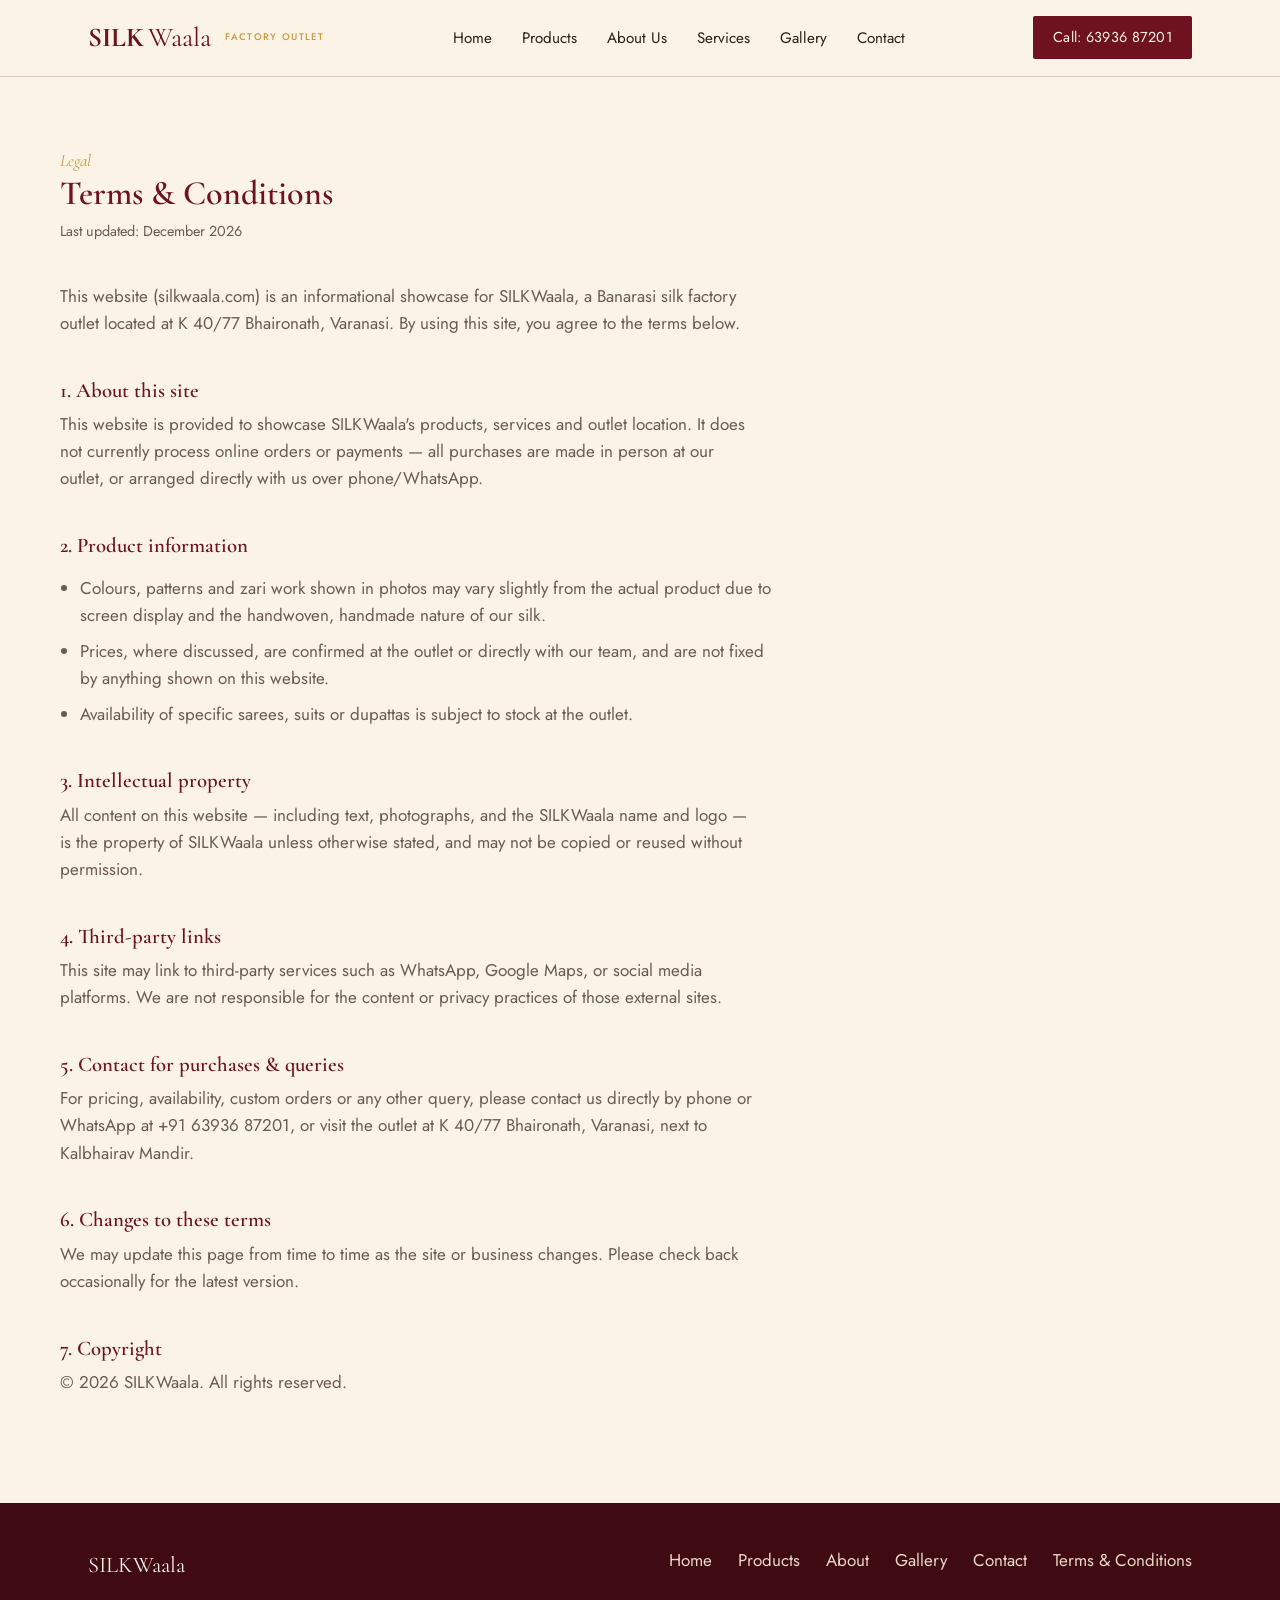
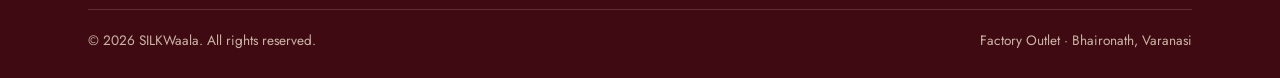
==== terms.html @ fe388675 "Add files via upload" ====
<!DOCTYPE html>
<html lang="en">
<head>
<meta charset="UTF-8">
<meta name="viewport" content="width=device-width, initial-scale=1.0">
<title>Terms & Conditions | SILKWaala</title>
<meta name="description" content="Terms and conditions for the SILKWaala website and factory outlet in Varanasi.">
<link rel="icon" href="data:,">
<link rel="preconnect" href="https://fonts.googleapis.com">
<link href="https://fonts.googleapis.com/css2?family=Cormorant+Garamond:ital,wght@0,500;0,600;0,700;1,500&family=Jost:wght@300;400;500;600&display=swap" rel="stylesheet">
<link rel="stylesheet" href="styles.css">
<style>
  .legal{ padding:70px 0 90px; }
  .legal h1{ margin-bottom:.2em; }
  .legal .updated{ color:var(--ink-soft); font-size:.9rem; margin-bottom:40px; display:block; }
  .legal h2{ font-size:1.3rem; margin-top:2em; }
  .legal p, .legal li{ color:var(--ink-soft); max-width:70ch; }
  .legal ol, .legal ul{ padding-left:1.2em; }
  .legal li{ margin-bottom:.5em; }
</style>
</head>
<body>
<a href="#main" class="skip-link">Skip to content</a>

<header class="site-header">
  <div class="nav">
    <a href="index.html" class="brand" aria-label="SILKWaala home">
      <strong>SILK</strong>Waala <span class="tag">FACTORY OUTLET</span>
    </a>
    <nav class="nav-links" id="navLinks">
      <a href="index.html#home">Home</a>
      <a href="index.html#products">Products</a>
      <a href="index.html#about">About Us</a>
      <a href="index.html#services">Services</a>
      <a href="index.html#gallery">Gallery</a>
      <a href="index.html#contact">Contact</a>
    </nav>
    <a href="tel:+916393687201" class="nav-cta">Call: 63936 87201</a>
    <button class="menu-btn" id="menuBtn" aria-label="Toggle menu" aria-expanded="false">☰</button>
  </div>
</header>

<main id="main">
  <div class="container legal">
    <span class="kicker" style="color:var(--gold);font-family:var(--serif);font-style:italic;">Legal</span>
    <h1>Terms &amp; Conditions</h1>
    <span class="updated">Last updated: <span id="updated"></span></span>

    <p>This website (silkwaala.com) is an informational showcase for SILKWaala, a Banarasi silk factory outlet located at K 40/77 Bhaironath, Varanasi. By using this site, you agree to the terms below.</p>

    <h2>1. About this site</h2>
    <p>This website is provided to showcase SILKWaala's products, services and outlet location. It does not currently process online orders or payments — all purchases are made in person at our outlet, or arranged directly with us over phone/WhatsApp.</p>

    <h2>2. Product information</h2>
    <ul>
      <li>Colours, patterns and zari work shown in photos may vary slightly from the actual product due to screen display and the handwoven, handmade nature of our silk.</li>
      <li>Prices, where discussed, are confirmed at the outlet or directly with our team, and are not fixed by anything shown on this website.</li>
      <li>Availability of specific sarees, suits or dupattas is subject to stock at the outlet.</li>
    </ul>

    <h2>3. Intellectual property</h2>
    <p>All content on this website — including text, photographs, and the SILKWaala name and logo — is the property of SILKWaala unless otherwise stated, and may not be copied or reused without permission.</p>

    <h2>4. Third-party links</h2>
    <p>This site may link to third-party services such as WhatsApp, Google Maps, or social media platforms. We are not responsible for the content or privacy practices of those external sites.</p>

    <h2>5. Contact for purchases &amp; queries</h2>
    <p>For pricing, availability, custom orders or any other query, please contact us directly by phone or WhatsApp at +91 63936 87201, or visit the outlet at K 40/77 Bhaironath, Varanasi, next to Kalbhairav Mandir.</p>

    <h2>6. Changes to these terms</h2>
    <p>We may update this page from time to time as the site or business changes. Please check back occasionally for the latest version.</p>

    <h2>7. Copyright</h2>
    <p>© <span id="year"></span> SILKWaala. All rights reserved.</p>
  </div>
</main>

<footer>
  <div class="container">
    <div class="footer-grid">
      <div class="footer-brand">SILKWaala</div>
      <div class="footer-links">
        <a href="index.html#home">Home</a>
        <a href="index.html#products">Products</a>
        <a href="index.html#about">About</a>
        <a href="index.html#gallery">Gallery</a>
        <a href="index.html#contact">Contact</a>
        <a href="terms.html">Terms &amp; Conditions</a>
      </div>
    </div>
    <div class="footer-bottom">
      <span>© <span id="year2"></span> SILKWaala. All rights reserved.</span>
      <span>Factory Outlet · Bhaironath, Varanasi</span>
    </div>
  </div>
</footer>

<script>
  document.getElementById('year').textContent = new Date().getFullYear();
  document.getElementById('year2').textContent = new Date().getFullYear();
  document.getElementById('updated').textContent = new Date().toLocaleDateString('en-IN', { year:'numeric', month:'long' });
  const menuBtn = document.getElementById('menuBtn');
  const navLinks = document.getElementById('navLinks');
  menuBtn.addEventListener('click', () => {
    const open = navLinks.classList.toggle('open');
    menuBtn.setAttribute('aria-expanded', open);
  });
</script>
</body>
</html>
---- styles.css ----
/* =========================================================
   SILKWaala — Factory Outlet
   Design tokens
   ========================================================= */
:root{
  --maroon-deep:   #6f1220;
  --maroon-shadow: #3f0a12;
  --gold:          #c79a3f;
  --gold-soft:     #e6cf9a;
  --ivory:         #faf3e6;
  --ivory-card:    #f3e8d3;
  --ink:           #2a201a;
  --ink-soft:      #6b5c50;

  --serif: "Cormorant Garamond", "Noto Serif Devanagari", serif;
  --sans:  "Jost", "Noto Sans Devanagari", sans-serif;

  --border-thin: 1px solid rgba(111,18,32,0.18);
  --zari: repeating-linear-gradient(
            90deg,
            var(--gold) 0px, var(--gold) 6px,
            var(--maroon-deep) 6px, var(--maroon-deep) 9px,
            var(--gold) 9px, var(--gold) 15px,
            transparent 15px, transparent 18px
          );
}

*{ box-sizing:border-box; }
html{ scroll-behavior:smooth; }
body{
  margin:0;
  background:var(--ivory);
  color:var(--ink);
  font-family:var(--sans);
  font-size:17px;
  line-height:1.6;
  -webkit-font-smoothing:antialiased;
}
img{ max-width:100%; display:block; }
a{ color:inherit; text-decoration:none; }
h1,h2,h3,h4{
  font-family:var(--serif);
  font-weight:600;
  color:var(--maroon-deep);
  margin:0 0 .4em;
  line-height:1.15;
}
p{ margin:0 0 1em; color:var(--ink-soft); max-width:62ch; }
.container{ max-width:1160px; margin:0 auto; padding:0 28px; }
.zari-rule{ height:8px; background:var(--zari); }

/* skip link */
.skip-link{
  position:absolute; left:-999px; top:0; background:var(--maroon-deep); color:var(--ivory);
  padding:10px 16px; z-index:200;
}
.skip-link:focus{ left:12px; top:12px; }

/* ---------- Nav ---------- */
.site-header{
  position:sticky; top:0; z-index:100;
  background:rgba(250,243,230,0.94);
  backdrop-filter:blur(6px);
  border-bottom:var(--border-thin);
}
.nav{
  display:flex; align-items:center; justify-content:space-between;
  padding:16px 28px;
  max-width:1160px; margin:0 auto;
}
.brand{
  font-family:var(--serif); font-size:1.7rem; color:var(--maroon-deep);
  display:flex; align-items:baseline; gap:.15em;
}
.brand strong{ font-weight:700; }
.brand span.tag{
  font-family:var(--sans); font-size:.6rem; letter-spacing:.14em;
  color:var(--gold); font-weight:500; margin-left:10px; align-self:center;
}
.nav-links{ display:flex; gap:30px; }
.nav-links a{
  font-size:.95rem; color:var(--ink); position:relative; padding:4px 0;
}
.nav-links a:hover{ color:var(--maroon-deep); }
.nav-links a::after{
  content:""; position:absolute; left:0; right:0; bottom:-2px; height:2px;
  background:var(--gold); transform:scaleX(0); transform-origin:left;
  transition:transform .25s ease;
}
.nav-links a:hover::after{ transform:scaleX(1); }
.nav-cta{
  background:var(--maroon-deep); color:var(--ivory) !important; padding:10px 20px;
  border-radius:2px; font-size:.9rem; letter-spacing:.02em;
}
.nav-cta:hover{ background:var(--maroon-shadow); }
.menu-btn{
  display:none; background:none; border:none; font-size:1.6rem; color:var(--maroon-deep); cursor:pointer;
}

/* ---------- Hero ---------- */
.hero{
  position:relative; overflow:hidden;
  min-height:92vh; background:var(--maroon-deep);
  background-image:
    radial-gradient(circle at 85% 15%, rgba(199,154,63,.16), transparent 45%),
    radial-gradient(circle at 10% 90%, rgba(199,154,63,.10), transparent 40%);
  display:grid; grid-template-columns:1.1fr 1fr; align-items:center;
}
.hero::before{
  content:""; position:absolute; inset:0; pointer-events:none;
  background:var(--zari); opacity:.5; height:10px; top:auto; bottom:0;
}
.hero-copy{
  display:flex; flex-direction:column; justify-content:center;
  padding:60px 20px 60px 64px; color:var(--ivory); position:relative; z-index:2;
}
.hero-copy .eyebrow{
  color:var(--gold-soft); font-size:.8rem; letter-spacing:.16em; text-transform:uppercase;
  margin-bottom:22px; display:flex; align-items:center; gap:12px;
}
.hero-copy .eyebrow::before{ content:""; width:32px; height:1px; background:var(--gold); display:inline-block; }
.hero-copy h1{
  color:var(--ivory); font-size:clamp(2.4rem,4.4vw,3.6rem); font-weight:600;
}
.hero-copy > *{
  opacity:0; animation:heroIn .8s ease forwards;
}
.hero-copy .eyebrow{ animation-delay:.05s; }
.hero-copy h1{ animation-delay:.18s; }
.hero-copy p{ animation-delay:.32s; }
.hero-actions{ animation-delay:.46s; }
.hero-media .float-frame{ opacity:0; animation:heroMediaIn 1s ease .2s forwards; }
@keyframes heroIn{ from{ opacity:0; transform:translateY(14px);} to{ opacity:1; transform:translateY(0);} }
@keyframes heroMediaIn{ from{ opacity:0; transform:scale(.97);} to{ opacity:1; transform:scale(1);} }
@media (prefers-reduced-motion: reduce){
  .hero-copy > *, .hero-media .float-frame{ animation:none; opacity:1; }
}
.hero-copy p{
  color:#e9d9c8; font-size:1.15rem; max-width:40ch; margin-top:20px;
}
.hero-actions{ display:flex; gap:16px; margin-top:38px; flex-wrap:wrap; }
.btn{
  display:inline-flex; align-items:center; gap:.5em;
  padding:14px 28px; font-size:.95rem; border-radius:2px; border:1px solid transparent;
  cursor:pointer; transition:all .2s ease;
}
.btn-gold{ background:var(--gold); color:var(--maroon-shadow); font-weight:600; }
.btn-gold:hover{ background:var(--gold-soft); transform:translateY(-1px); }
.btn-outline{ border-color:rgba(250,243,230,.5); color:var(--ivory); }
.btn-outline:hover{ border-color:var(--ivory); background:rgba(255,255,255,.06); }

.hero-media{
  position:relative; height:100%; overflow:hidden;
}
.hero-media .float-frame{
  position:absolute; inset:0; width:100%; height:100%; max-width:none;
  opacity:0; animation:heroMediaIn 1s ease .2s forwards;
}
.hero-media .float-frame img{
  width:100%; height:100%; object-fit:cover; display:block;
}
.hero-media .float-frame::after{
  content:""; position:absolute; inset:0; pointer-events:none;
  box-shadow:inset 0 0 0 1px rgba(199,154,63,.35);
}
.hero-media::before{
  content:""; position:absolute; inset:0; z-index:1; pointer-events:none;
  background:linear-gradient(90deg, var(--maroon-deep) 0%, rgba(111,18,32,0) 16%);
}

/* ---------- Intro strip ---------- */
.intro-strip{
  text-align:center; padding:56px 28px 40px;
}
.intro-strip p{
  font-family:var(--serif); font-size:1.5rem; color:var(--maroon-deep);
  max-width:38ch; margin:0 auto; line-height:1.5;
}

/* ---------- Section shell ---------- */
section{ padding:70px 0; }
.section-head{ margin-bottom:44px; max-width:60ch; }
.section-head .kicker{
  display:block; color:var(--gold); font-family:var(--serif); font-style:italic; font-size:1.1rem; margin-bottom:6px;
}
.alt-bg{ background:var(--ivory-card); }

/* ---------- Products ---------- */
.product-grid{
  display:grid; grid-template-columns:repeat(3,1fr); gap:28px;
}
.product-card{
  background:var(--ivory); border:var(--border-thin); padding:0;
  overflow:hidden;
}
.product-card .thumb{ height:190px; overflow:hidden; }
.product-card .thumb img{ width:100%; height:100%; object-fit:cover; transition:transform .5s ease; }
.product-card:hover .thumb img{ transform:scale(1.06); }
.product-card .body{ padding:24px 24px 28px; }
.product-card h3{ font-size:1.35rem; margin-bottom:.3em; }
.product-card .zari-rule{ margin:0; }

/* ---------- About ---------- */
.about-grid{
  display:grid; grid-template-columns:0.85fr 1.15fr; gap:56px; align-items:center;
}
.about-media{ position:relative; }
.about-media img{ width:100%; }
.about-media .frame{
  position:absolute; inset:16px; border:2px solid var(--gold); pointer-events:none;
}
.about-copy .kicker{ color:var(--gold); font-family:var(--serif); font-style:italic; font-size:1.1rem; }
.stat-row{ display:flex; gap:40px; margin-top:28px; }
.stat-row div strong{
  display:block; font-family:var(--serif); font-size:2rem; color:var(--maroon-deep);
}
.stat-row div span{ font-size:.85rem; color:var(--ink-soft); }

/* ---------- Services list ---------- */
.service-list{ display:grid; grid-template-columns:repeat(2,1fr); gap:22px 40px; }
.service-item{
  display:flex; gap:16px; padding:20px 0; border-bottom:var(--border-thin);
}
.service-item .num{
  font-family:var(--serif); color:var(--gold); font-size:1.6rem; min-width:1.4em;
}
.service-item h4{ margin-bottom:.25em; font-size:1.15rem; }
.service-item p{ margin:0; font-size:.95rem; }

/* ---------- Gallery ---------- */
.gallery-grid{
  display:grid; grid-template-columns:repeat(4,1fr); grid-auto-rows:170px; gap:12px;
}
.gallery-grid .g-item{ overflow:hidden; position:relative; }
.gallery-grid .g-item img{ width:100%; height:100%; object-fit:cover; transition:transform .5s ease; }
.gallery-grid .g-item:hover img{ transform:scale(1.08); }
.gallery-grid .g1{ grid-column:span 2; grid-row:span 2; }
.gallery-grid .g4{ grid-column:span 2; }
.gallery-grid .g5{ grid-row:span 2; }
.gallery-note{
  margin-top:20px; font-size:.9rem; color:var(--ink-soft); font-style:italic;
}

/* ---------- Contact ---------- */
.contact-grid{
  display:grid; grid-template-columns:1fr 1fr; gap:50px;
}
.contact-card{
  background:var(--maroon-deep); color:var(--ivory); padding:44px 40px;
  border:1px solid rgba(199,154,63,.3); position:relative;
}
.contact-line{ display:flex; gap:14px; margin-bottom:18px; align-items:flex-start; }
.contact-line .ic{ color:var(--gold); margin-top:2px; }
.contact-line a, .contact-line span{ color:#f1e5d4; }
.social-row{ display:flex; gap:14px; margin-top:28px; }
.social-row a{
  border:1px solid rgba(250,243,230,.4); width:40px; height:40px; border-radius:50%;
  display:flex; align-items:center; justify-content:center;
}
.social-row a:hover{ background:var(--gold); border-color:var(--gold); color:var(--maroon-shadow); }
.map-wrap iframe{ width:100%; height:100%; min-height:280px; border:0; }
.contact-card .kicker{
  display:block; color:var(--gold-soft); font-family:var(--serif); font-style:italic; font-size:1rem; margin-bottom:4px;
}
.contact-card h3{ color:var(--ivory); margin-bottom:26px; }
.contact-line .ic svg{
  width:19px; height:19px; color:var(--gold);
}
.directions-btn{
  display:inline-flex; align-items:center; gap:.55em;
  margin-top:8px; padding:12px 22px; border:1px solid var(--gold);
  color:var(--gold-soft); font-size:.9rem; letter-spacing:.02em; transition:all .2s ease;
}
.directions-btn svg{ width:16px; height:16px; }
.directions-btn:hover{ background:var(--gold); color:var(--maroon-shadow); }
.social-row a svg{ width:18px; height:18px; }
.map-wrap{ position:relative; border:var(--border-thin); min-height:280px; overflow:hidden; }
.map-overlay-btn{
  position:absolute; left:16px; bottom:16px; background:var(--ivory); color:var(--maroon-deep);
  padding:10px 18px; font-size:.85rem; font-weight:500; box-shadow:0 6px 18px rgba(0,0,0,.25);
}
.map-overlay-btn:hover{ background:var(--gold-soft); }

/* ---------- Footer ---------- */
footer{ background:var(--maroon-shadow); color:#e9d9c8; padding:44px 0 26px; }
.footer-grid{ display:flex; justify-content:space-between; flex-wrap:wrap; gap:24px; padding-bottom:26px; }
.footer-brand{ font-family:var(--serif); font-size:1.4rem; color:var(--ivory); }
.footer-links{ display:flex; gap:26px; flex-wrap:wrap; }
.footer-links a:hover{ color:var(--gold-soft); }
.footer-bottom{
  border-top:1px solid rgba(250,243,230,.15); padding-top:20px;
  display:flex; justify-content:space-between; flex-wrap:wrap; gap:10px;
  font-size:.85rem; color:#c9b6a4;
}

/* ---------- Responsive ---------- */
@media (max-width: 880px){
  .hero{ grid-template-columns:1fr; min-height:auto; }
  .hero-media{ order:-1; min-height:280px; }
  .hero-copy{ padding:44px 26px; }
  .about-grid{ grid-template-columns:1fr; }
  .product-grid{ grid-template-columns:1fr 1fr; }
  .service-list{ grid-template-columns:1fr; }
  .contact-grid{ grid-template-columns:1fr; }
  .gallery-grid{ grid-template-columns:repeat(2,1fr); grid-auto-rows:150px; }
  .gallery-grid .g1{ grid-column:span 2; grid-row:span 1; }
  .nav-links{
    position:fixed; top:64px; left:0; right:0; background:var(--ivory);
    flex-direction:column; padding:20px 28px; gap:18px; border-bottom:var(--border-thin);
    transform:translateY(-130%); transition:transform .3s ease; z-index:99;
  }
  .nav-links.open{ transform:translateY(0); }
  .menu-btn{ display:block; }
  .nav-cta{ display:none; }
}
@media (max-width: 560px){
  .product-grid{ grid-template-columns:1fr; }
}
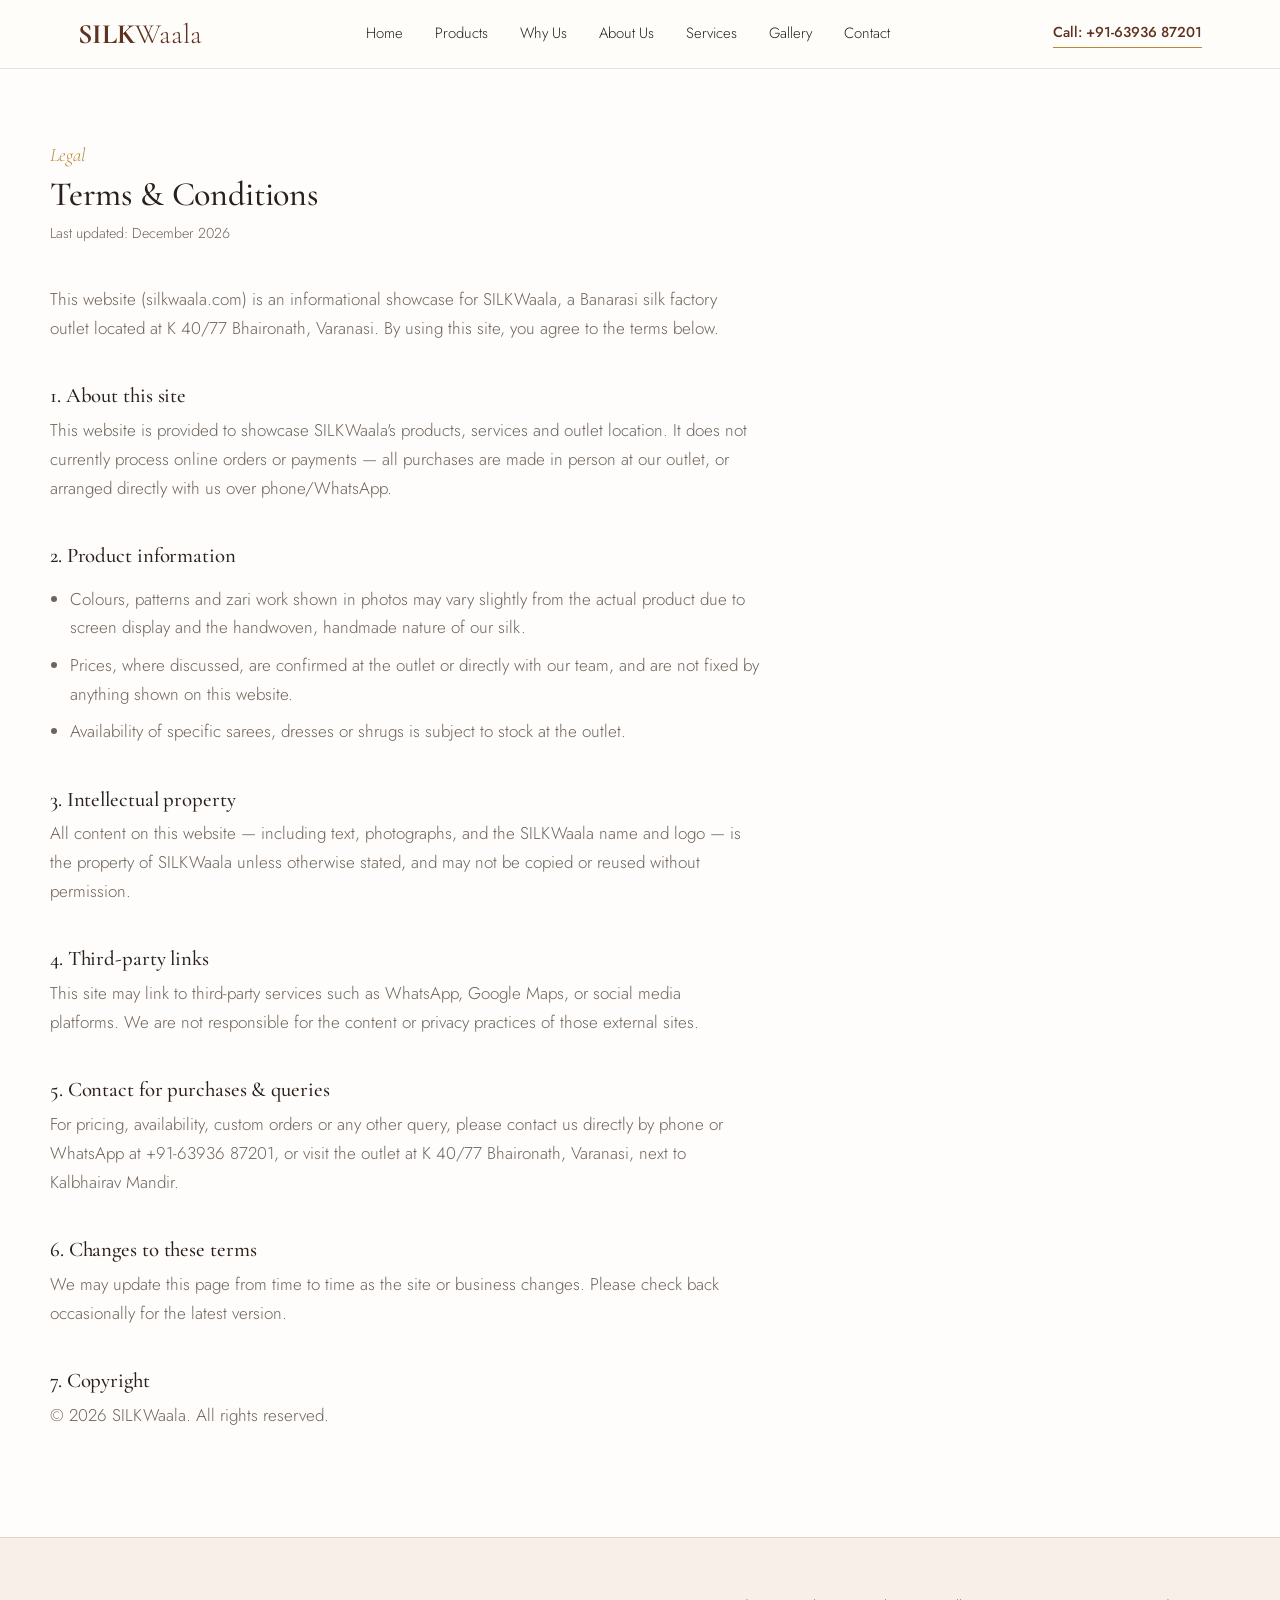
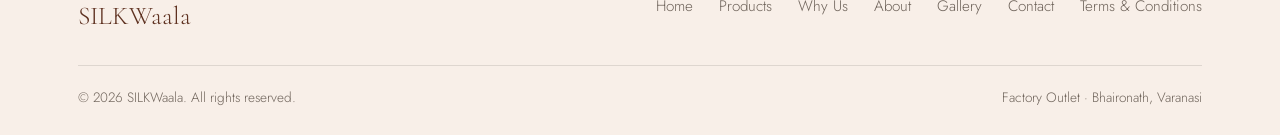
==== commit 1c814e4d: "Add files via upload" ====
--- a/terms.html
+++ b/terms.html
@@ -25,17 +25,18 @@
 <header class="site-header">
   <div class="nav">
     <a href="index.html" class="brand" aria-label="SILKWaala home">
-      <strong>SILK</strong>Waala <span class="tag">FACTORY OUTLET</span>
+      <strong>SILK</strong>Waala
     </a>
     <nav class="nav-links" id="navLinks">
       <a href="index.html#home">Home</a>
       <a href="index.html#products">Products</a>
+      <a href="index.html#why">Why Us</a>
       <a href="index.html#about">About Us</a>
       <a href="index.html#services">Services</a>
       <a href="index.html#gallery">Gallery</a>
       <a href="index.html#contact">Contact</a>
     </nav>
-    <a href="tel:+916393687201" class="nav-cta">Call: 63936 87201</a>
+    <a href="tel:+916393687201" class="nav-cta">Call: +91-63936 87201</a>
     <button class="menu-btn" id="menuBtn" aria-label="Toggle menu" aria-expanded="false">☰</button>
   </div>
 </header>
@@ -55,7 +56,7 @@
     <ul>
       <li>Colours, patterns and zari work shown in photos may vary slightly from the actual product due to screen display and the handwoven, handmade nature of our silk.</li>
       <li>Prices, where discussed, are confirmed at the outlet or directly with our team, and are not fixed by anything shown on this website.</li>
-      <li>Availability of specific sarees, suits or dupattas is subject to stock at the outlet.</li>
+      <li>Availability of specific sarees, dresses or shrugs is subject to stock at the outlet.</li>
     </ul>
 
     <h2>3. Intellectual property</h2>
@@ -65,7 +66,7 @@
     <p>This site may link to third-party services such as WhatsApp, Google Maps, or social media platforms. We are not responsible for the content or privacy practices of those external sites.</p>
 
     <h2>5. Contact for purchases &amp; queries</h2>
-    <p>For pricing, availability, custom orders or any other query, please contact us directly by phone or WhatsApp at +91 63936 87201, or visit the outlet at K 40/77 Bhaironath, Varanasi, next to Kalbhairav Mandir.</p>
+    <p>For pricing, availability, custom orders or any other query, please contact us directly by phone or WhatsApp at +91-63936 87201, or visit the outlet at K 40/77 Bhaironath, Varanasi, next to Kalbhairav Mandir.</p>
 
     <h2>6. Changes to these terms</h2>
     <p>We may update this page from time to time as the site or business changes. Please check back occasionally for the latest version.</p>
@@ -82,6 +83,7 @@
       <div class="footer-links">
         <a href="index.html#home">Home</a>
         <a href="index.html#products">Products</a>
+        <a href="index.html#why">Why Us</a>
         <a href="index.html#about">About</a>
         <a href="index.html#gallery">Gallery</a>
         <a href="index.html#contact">Contact</a>
--- a/styles.css
+++ b/styles.css
@@ -1,312 +1,298 @@
 /* =========================================================
    SILKWaala — Factory Outlet
-   Design tokens
+   Light, minimal showcase theme with a full-bleed video hero.
+   Brand maroon + gold kept as quiet accents.
    ========================================================= */
 :root{
-  --maroon-deep:   #6f1220;
-  --maroon-shadow: #3f0a12;
-  --gold:          #c79a3f;
-  --gold-soft:     #e6cf9a;
-  --ivory:         #faf3e6;
-  --ivory-card:    #f3e8d3;
-  --ink:           #2a201a;
-  --ink-soft:      #6b5c50;
+  --bg:        #fffdfb;
+  --tint:      #f8efe8;
+  --ink:       #2a201b;
+  --ink-soft:  #6f645b;
+  --maroon:    #5e3120;
+  --maroon-dk: #3d1f13;
+  --gold:      #b8893a;
+  --gold-soft: #e6cf9a;
+  --line:      rgba(38,32,28,.12);
 
   --serif: "Cormorant Garamond", "Noto Serif Devanagari", serif;
   --sans:  "Jost", "Noto Sans Devanagari", sans-serif;
-
-  --border-thin: 1px solid rgba(111,18,32,0.18);
-  --zari: repeating-linear-gradient(
-            90deg,
-            var(--gold) 0px, var(--gold) 6px,
-            var(--maroon-deep) 6px, var(--maroon-deep) 9px,
-            var(--gold) 9px, var(--gold) 15px,
-            transparent 15px, transparent 18px
-          );
+  --header-h: 68px;
 }
 
 *{ box-sizing:border-box; }
-html{ scroll-behavior:smooth; }
+html{ scroll-behavior:smooth; scroll-padding-top:var(--header-h); }
 body{
-  margin:0;
-  background:var(--ivory);
-  color:var(--ink);
-  font-family:var(--sans);
-  font-size:17px;
-  line-height:1.6;
+  margin:0; background:var(--bg); color:var(--ink);
+  font-family:var(--sans); font-weight:300; font-size:17px; line-height:1.7;
   -webkit-font-smoothing:antialiased;
 }
-img{ max-width:100%; display:block; }
+img,video{ max-width:100%; display:block; }
 a{ color:inherit; text-decoration:none; }
 h1,h2,h3,h4{
-  font-family:var(--serif);
-  font-weight:600;
-  color:var(--maroon-deep);
-  margin:0 0 .4em;
-  line-height:1.15;
-}
+  font-family:var(--serif); font-weight:500; color:var(--ink);
+  margin:0 0 .4em; line-height:1.12; letter-spacing:-.005em;
+}
+h2{ font-size:clamp(2.1rem,3.6vw,3rem); }
 p{ margin:0 0 1em; color:var(--ink-soft); max-width:62ch; }
-.container{ max-width:1160px; margin:0 auto; padding:0 28px; }
-.zari-rule{ height:8px; background:var(--zari); }
-
-/* skip link */
+.container{ max-width:1180px; margin:0 auto; padding:0 28px; }
+:focus-visible{ outline:2px solid var(--gold); outline-offset:3px; }
+
 .skip-link{
-  position:absolute; left:-999px; top:0; background:var(--maroon-deep); color:var(--ivory);
-  padding:10px 16px; z-index:200;
-}
-.skip-link:focus{ left:12px; top:12px; }
+  position:absolute; left:-999px; top:0; background:var(--maroon); color:#fff; padding:10px 16px; z-index:200;
+}
+.skip-link:focus{ left:0; top:0; }
 
 /* ---------- Nav ---------- */
 .site-header{
-  position:sticky; top:0; z-index:100;
-  background:rgba(250,243,230,0.94);
-  backdrop-filter:blur(6px);
-  border-bottom:var(--border-thin);
+  position:sticky; top:0; z-index:100; background:rgba(255,253,249,.92);
+  backdrop-filter:blur(12px); -webkit-backdrop-filter:blur(12px);
+  border-bottom:1px solid var(--line);
 }
 .nav{
-  display:flex; align-items:center; justify-content:space-between;
-  padding:16px 28px;
-  max-width:1160px; margin:0 auto;
-}
-.brand{
-  font-family:var(--serif); font-size:1.7rem; color:var(--maroon-deep);
-  display:flex; align-items:baseline; gap:.15em;
-}
+  height:var(--header-h); display:flex; align-items:center; justify-content:space-between;
+  padding:0 28px; max-width:1180px; margin:0 auto;
+}
+.brand{ font-family:var(--serif); font-size:1.75rem; color:var(--maroon); line-height:1; display:flex; align-items:baseline; }
 .brand strong{ font-weight:700; }
-.brand span.tag{
-  font-family:var(--sans); font-size:.6rem; letter-spacing:.14em;
-  color:var(--gold); font-weight:500; margin-left:10px; align-self:center;
-}
-.nav-links{ display:flex; gap:30px; }
-.nav-links a{
-  font-size:.95rem; color:var(--ink); position:relative; padding:4px 0;
-}
-.nav-links a:hover{ color:var(--maroon-deep); }
+.nav-links{ display:flex; gap:32px; }
+.nav-links a{ font-size:.93rem; color:var(--ink); position:relative; padding:4px 0; }
 .nav-links a::after{
-  content:""; position:absolute; left:0; right:0; bottom:-2px; height:2px;
-  background:var(--gold); transform:scaleX(0); transform-origin:left;
-  transition:transform .25s ease;
+  content:""; position:absolute; left:0; right:0; bottom:-2px; height:1px; background:var(--gold);
+  transform:scaleX(0); transform-origin:left; transition:transform .25s ease;
 }
 .nav-links a:hover::after{ transform:scaleX(1); }
-.nav-cta{
-  background:var(--maroon-deep); color:var(--ivory) !important; padding:10px 20px;
-  border-radius:2px; font-size:.9rem; letter-spacing:.02em;
-}
-.nav-cta:hover{ background:var(--maroon-shadow); }
-.menu-btn{
-  display:none; background:none; border:none; font-size:1.6rem; color:var(--maroon-deep); cursor:pointer;
-}
-
-/* ---------- Hero ---------- */
+.nav-cta{ font-size:.9rem; color:var(--maroon) !important; font-weight:500; border-bottom:1px solid var(--gold); padding-bottom:2px; }
+.nav-cta:hover{ color:var(--maroon-dk) !important; }
+.menu-btn{ display:none; background:none; border:none; font-size:1.5rem; color:var(--ink); cursor:pointer; }
+
+/* ---------- Buttons ---------- */
+.btn{
+  display:inline-flex; align-items:center; justify-content:center; gap:.55em;
+  padding:14px 30px; font-size:.95rem; font-weight:400; border-radius:2px;
+  border:1px solid transparent; cursor:pointer; transition:all .25s ease;
+}
+.btn svg{ width:18px; height:18px; }
+.btn-light{ background:#fff; color:var(--maroon-dk); }
+.btn-light:hover{ background:var(--gold-soft); }
+.btn-ghost{ border-color:rgba(255,255,255,.65); color:#fff; }
+.btn-ghost:hover{ background:rgba(255,255,255,.14); border-color:#fff; }
+.btn-maroon{ background:var(--maroon); color:#fff; }
+.btn-maroon:hover{ background:var(--maroon-dk); }
+.btn-line{ border-color:var(--maroon); color:var(--maroon); }
+.btn-line:hover{ background:var(--maroon); color:#fff; }
+
+/* ---------- Hero: text panel + black & white video ---------- */
 .hero{
-  position:relative; overflow:hidden;
-  min-height:92vh; background:var(--maroon-deep);
-  background-image:
-    radial-gradient(circle at 85% 15%, rgba(199,154,63,.16), transparent 45%),
-    radial-gradient(circle at 10% 90%, rgba(199,154,63,.10), transparent 40%);
-  display:grid; grid-template-columns:1.1fr 1fr; align-items:center;
-}
-.hero::before{
-  content:""; position:absolute; inset:0; pointer-events:none;
-  background:var(--zari); opacity:.5; height:10px; top:auto; bottom:0;
+  display:grid; grid-template-columns:1fr 1fr; min-height:min(84vh,760px); padding:0;
+  background:var(--tint); overflow:hidden;
 }
 .hero-copy{
   display:flex; flex-direction:column; justify-content:center;
-  padding:60px 20px 60px 64px; color:var(--ivory); position:relative; z-index:2;
-}
-.hero-copy .eyebrow{
-  color:var(--gold-soft); font-size:.8rem; letter-spacing:.16em; text-transform:uppercase;
-  margin-bottom:22px; display:flex; align-items:center; gap:12px;
-}
-.hero-copy .eyebrow::before{ content:""; width:32px; height:1px; background:var(--gold); display:inline-block; }
+  padding:64px 56px 64px max(28px, calc((100vw - 1180px)/2 + 28px));
+}
 .hero-copy h1{
-  color:var(--ivory); font-size:clamp(2.4rem,4.4vw,3.6rem); font-weight:600;
-}
-.hero-copy > *{
-  opacity:0; animation:heroIn .8s ease forwards;
-}
-.hero-copy .eyebrow{ animation-delay:.05s; }
-.hero-copy h1{ animation-delay:.18s; }
-.hero-copy p{ animation-delay:.32s; }
-.hero-actions{ animation-delay:.46s; }
-.hero-media .float-frame{ opacity:0; animation:heroMediaIn 1s ease .2s forwards; }
-@keyframes heroIn{ from{ opacity:0; transform:translateY(14px);} to{ opacity:1; transform:translateY(0);} }
-@keyframes heroMediaIn{ from{ opacity:0; transform:scale(.97);} to{ opacity:1; transform:scale(1);} }
-@media (prefers-reduced-motion: reduce){
-  .hero-copy > *, .hero-media .float-frame{ animation:none; opacity:1; }
-}
-.hero-copy p{
-  color:#e9d9c8; font-size:1.15rem; max-width:40ch; margin-top:20px;
-}
-.hero-actions{ display:flex; gap:16px; margin-top:38px; flex-wrap:wrap; }
-.btn{
-  display:inline-flex; align-items:center; gap:.5em;
-  padding:14px 28px; font-size:.95rem; border-radius:2px; border:1px solid transparent;
-  cursor:pointer; transition:all .2s ease;
-}
-.btn-gold{ background:var(--gold); color:var(--maroon-shadow); font-weight:600; }
-.btn-gold:hover{ background:var(--gold-soft); transform:translateY(-1px); }
-.btn-outline{ border-color:rgba(250,243,230,.5); color:var(--ivory); }
-.btn-outline:hover{ border-color:var(--ivory); background:rgba(255,255,255,.06); }
-
-.hero-media{
-  position:relative; height:100%; overflow:hidden;
-}
-.hero-media .float-frame{
-  position:absolute; inset:0; width:100%; height:100%; max-width:none;
-  opacity:0; animation:heroMediaIn 1s ease .2s forwards;
-}
-.hero-media .float-frame img{
-  width:100%; height:100%; object-fit:cover; display:block;
-}
-.hero-media .float-frame::after{
-  content:""; position:absolute; inset:0; pointer-events:none;
-  box-shadow:inset 0 0 0 1px rgba(199,154,63,.35);
-}
-.hero-media::before{
-  content:""; position:absolute; inset:0; z-index:1; pointer-events:none;
-  background:linear-gradient(90deg, var(--maroon-deep) 0%, rgba(111,18,32,0) 16%);
-}
-
-/* ---------- Intro strip ---------- */
-.intro-strip{
-  text-align:center; padding:56px 28px 40px;
-}
+  color:var(--maroon); font-weight:500; font-size:clamp(2.6rem,4.8vw,4.4rem); max-width:14ch; margin-bottom:.35em;
+}
+.hero-copy p{ color:var(--ink); font-size:1.15rem; max-width:40ch; opacity:.85; }
+.hero-actions{ display:flex; gap:14px; margin-top:30px; flex-wrap:wrap; }
+.hero-copy > *{ opacity:0; animation:rise .9s ease forwards; }
+.hero-copy h1{ animation-delay:.15s; }
+.hero-copy p{ animation-delay:.3s; }
+.hero-actions{ animation-delay:.45s; }
+@keyframes rise{ from{ opacity:0; transform:translateY(16px);} to{ opacity:1; transform:none;} }
+.hero-media{ position:relative; overflow:hidden; background:#151515; }
+.hero-video{
+  position:absolute; inset:0; width:100%; height:100%; object-fit:cover; object-position:center 55%;
+  filter:grayscale(1) contrast(1.05);
+}
+.video-toggle{
+  position:absolute; z-index:3; right:22px; bottom:22px; width:42px; height:42px; border-radius:50%;
+  border:1px solid rgba(255,255,255,.65); background:rgba(0,0,0,.3); color:#fff; cursor:pointer;
+  display:flex; align-items:center; justify-content:center;
+}
+.video-toggle:hover{ background:rgba(0,0,0,.5); }
+.video-toggle svg{ width:16px; height:16px; }
+.video-toggle .i-play{ display:none; }
+.video-toggle.paused .i-pause{ display:none; }
+.video-toggle.paused .i-play{ display:block; }
+@media (prefers-reduced-motion: reduce){ .hero-copy > *{ animation:none; opacity:1; } }
+
+/* ---------- Moving pattern border ---------- */
+.pattern-strip{
+  height:30px; background-color:var(--bg);
+  background-image:url("data:image/svg+xml,%3Csvg xmlns='http://www.w3.org/2000/svg' width='20' height='15' viewBox='0 0 20 15'%3E%3Cg fill='none' stroke='%23c9a597' stroke-width='1.1'%3E%3Ccircle cx='5' cy='4' r='3.6'/%3E%3Ccircle cx='15' cy='4' r='3.6'/%3E%3Ccircle cx='10' cy='11' r='3.6'/%3E%3Ccircle cx='0' cy='11' r='3.6'/%3E%3Ccircle cx='20' cy='11' r='3.6'/%3E%3C/g%3E%3Cg fill='%23c9a597'%3E%3Ccircle cx='5' cy='4' r='1'/%3E%3Ccircle cx='15' cy='4' r='1'/%3E%3Ccircle cx='10' cy='11' r='1'/%3E%3C/g%3E%3C/svg%3E");
+  background-size:20px 15px; background-repeat:repeat;
+  animation:pattern-slide 40s linear infinite;
+}
+.pattern-strip.on-tint{ background-color:var(--tint); }
+@keyframes pattern-slide{ from{ background-position:0 center; } to{ background-position:-400px center; } }
+@media (prefers-reduced-motion: reduce){ .pattern-strip{ animation:none; } }
+
+/* ---------- Trust strip ---------- */
+.trust-inner{
+  max-width:1180px; margin:0 auto; padding:0 28px; display:grid; grid-template-columns:repeat(4,1fr);
+}
+.trust-item{ padding:34px 22px; text-align:center; }
+.trust-item + .trust-item{ border-left:1px solid var(--line); }
+.trust-item strong{ display:block; font-family:var(--serif); font-weight:500; font-size:1.3rem; color:var(--maroon); line-height:1.2; }
+.trust-item span{ font-size:.88rem; color:var(--ink-soft); }
+.trust-bar{ border-bottom:1px solid var(--line); }
+
+/* ---------- Intro ---------- */
+.intro-strip{ text-align:center; padding:96px 28px 24px; }
 .intro-strip p{
-  font-family:var(--serif); font-size:1.5rem; color:var(--maroon-deep);
-  max-width:38ch; margin:0 auto; line-height:1.5;
+  font-family:var(--serif); font-weight:500; font-size:clamp(1.6rem,2.8vw,2.3rem); color:var(--ink);
+  max-width:30ch; margin:0 auto; line-height:1.35;
 }
 
 /* ---------- Section shell ---------- */
-section{ padding:70px 0; }
-.section-head{ margin-bottom:44px; max-width:60ch; }
-.section-head .kicker{
-  display:block; color:var(--gold); font-family:var(--serif); font-style:italic; font-size:1.1rem; margin-bottom:6px;
-}
-.alt-bg{ background:var(--ivory-card); }
-
-/* ---------- Products ---------- */
-.product-grid{
-  display:grid; grid-template-columns:repeat(3,1fr); gap:28px;
-}
-.product-card{
-  background:var(--ivory); border:var(--border-thin); padding:0;
-  overflow:hidden;
-}
-.product-card .thumb{ height:190px; overflow:hidden; }
-.product-card .thumb img{ width:100%; height:100%; object-fit:cover; transition:transform .5s ease; }
-.product-card:hover .thumb img{ transform:scale(1.06); }
-.product-card .body{ padding:24px 24px 28px; }
-.product-card h3{ font-size:1.35rem; margin-bottom:.3em; }
-.product-card .zari-rule{ margin:0; }
+section{ padding:104px 0; }
+.alt-bg{ background:var(--tint); }
+.section-head{ text-align:center; margin:0 auto 60px; max-width:58ch; }
+.section-head p{ margin-left:auto; margin-right:auto; }
+.section-head::after{ /* small ornament: hairlines with a diamond */
+  content:""; display:block; width:96px; height:9px; margin:22px auto 0;
+  background:
+    linear-gradient(var(--gold),var(--gold)) left center/38px 1px no-repeat,
+    linear-gradient(var(--gold),var(--gold)) right center/38px 1px no-repeat,
+    url("data:image/svg+xml,%3Csvg xmlns='http://www.w3.org/2000/svg' viewBox='0 0 9 9'%3E%3Crect x='2' y='2' width='5' height='5' transform='rotate(45 4.5 4.5)' fill='%23b8893a'/%3E%3C/svg%3E") center/9px 9px no-repeat;
+}
+.kicker{ display:block; color:var(--gold); font-family:var(--serif); font-style:italic; font-size:1.2rem; margin-bottom:4px; }
+.orn-diamond{ display:none; }
+
+/* ---------- Products: image tiles ---------- */
+.product-grid{ display:grid; grid-template-columns:repeat(3,1fr); gap:28px; }
+.product-card{ background:none; }
+.product-card .thumb{ aspect-ratio:4/5; overflow:hidden; background:var(--tint); }
+.product-card .thumb img{ width:100%; height:100%; object-fit:cover; transition:transform .8s ease; }
+.product-card:hover .thumb img{ transform:scale(1.04); }
+.product-card .body{ padding:20px 2px 0; }
+.product-card h3{ font-size:1.6rem; margin-bottom:.2em; }
+.product-card p{ margin:0; font-size:.98rem; }
+
+/* ---------- Why us ---------- */
+.why-grid{ display:grid; grid-template-columns:repeat(2,1fr); gap:56px; }
+.why-card{ border-top:1px solid var(--gold); padding-top:24px; }
+.why-card h3{ font-size:1.55rem; }
+.why-card p{ margin:0; font-size:.98rem; }
+.why-card svg{ display:none; }
+
+.assure{
+  margin-top:72px; display:grid; grid-template-columns:1fr 1fr; background:var(--bg);
+  border:1px solid var(--line);
+}
+.assure-card{ padding:44px 44px; }
+.assure-card + .assure-card{ border-left:1px solid var(--line); }
+.assure-card svg{ display:none; }
+.assure-card h3{ color:var(--maroon); font-size:1.7rem; }
+.assure-card p{ margin:0; }
+
+/* ---------- Stitching ---------- */
+.stitch{ padding:88px 0; background:var(--maroon); color:#fff; text-align:center; }
+.stitch-inner{ max-width:720px; margin:0 auto; padding:0 28px; }
+.stitch .kicker{ color:var(--gold-soft); }
+.stitch h2{ color:#fff; }
+.stitch p{ color:rgba(255,255,255,.82); margin:0 auto 30px; }
 
 /* ---------- About ---------- */
-.about-grid{
-  display:grid; grid-template-columns:0.85fr 1.15fr; gap:56px; align-items:center;
-}
-.about-media{ position:relative; }
-.about-media img{ width:100%; }
-.about-media .frame{
-  position:absolute; inset:16px; border:2px solid var(--gold); pointer-events:none;
-}
-.about-copy .kicker{ color:var(--gold); font-family:var(--serif); font-style:italic; font-size:1.1rem; }
-.stat-row{ display:flex; gap:40px; margin-top:28px; }
-.stat-row div strong{
-  display:block; font-family:var(--serif); font-size:2rem; color:var(--maroon-deep);
-}
-.stat-row div span{ font-size:.85rem; color:var(--ink-soft); }
-
-/* ---------- Services list ---------- */
-.service-list{ display:grid; grid-template-columns:repeat(2,1fr); gap:22px 40px; }
-.service-item{
-  display:flex; gap:16px; padding:20px 0; border-bottom:var(--border-thin);
-}
-.service-item .num{
-  font-family:var(--serif); color:var(--gold); font-size:1.6rem; min-width:1.4em;
-}
-.service-item h4{ margin-bottom:.25em; font-size:1.15rem; }
-.service-item p{ margin:0; font-size:.95rem; }
+#about{ padding:0; }
+#about .about-grid{
+  max-width:none; margin:0; padding:0; gap:0; display:grid; grid-template-columns:1fr 1fr; align-items:stretch;
+}
+.about-media{ position:relative; min-height:620px; overflow:hidden; background:#151515; }
+.about-media img{
+  position:absolute; inset:0; width:100%; height:100%; object-fit:cover; object-position:center 60%;
+  filter:grayscale(1) contrast(1.05);
+}
+.about-media::after{ content:""; position:absolute; inset:0; background:linear-gradient(90deg, transparent 50%, var(--tint) 100%); }
+.about-media .frame{ display:none; }
+.about-copy{ padding:88px max(28px, calc((100vw - 1180px)/2 + 28px)) 88px 56px; align-self:center; }
+.about-copy h2{ margin-bottom:.6em; }
+.stat-row{ display:flex; gap:44px; margin-top:34px; padding-top:28px; border-top:1px solid var(--line); flex-wrap:wrap; }
+.stat-row div strong{ display:block; font-family:var(--serif); font-weight:500; font-size:1.9rem; color:var(--maroon); line-height:1.1; }
+.stat-row div span{ font-size:.88rem; color:var(--ink-soft); }
+
+/* ---------- Services ---------- */
+.service-list{ display:grid; grid-template-columns:repeat(2,1fr); column-gap:72px; }
+.service-item{ display:block; padding:30px 0; border-top:1px solid var(--line); }
+.service-item .dot{ display:none; }
+.service-item h4{ font-size:1.4rem; margin-bottom:.2em; }
+.service-item p{ margin:0; font-size:.98rem; }
 
 /* ---------- Gallery ---------- */
-.gallery-grid{
-  display:grid; grid-template-columns:repeat(4,1fr); grid-auto-rows:170px; gap:12px;
-}
-.gallery-grid .g-item{ overflow:hidden; position:relative; }
-.gallery-grid .g-item img{ width:100%; height:100%; object-fit:cover; transition:transform .5s ease; }
-.gallery-grid .g-item:hover img{ transform:scale(1.08); }
-.gallery-grid .g1{ grid-column:span 2; grid-row:span 2; }
-.gallery-grid .g4{ grid-column:span 2; }
-.gallery-grid .g5{ grid-row:span 2; }
-.gallery-note{
-  margin-top:20px; font-size:.9rem; color:var(--ink-soft); font-style:italic;
-}
+.gallery-grid{ display:grid; grid-template-columns:repeat(4,1fr); grid-auto-rows:210px; gap:10px; }
+.gallery-grid .g-item{ overflow:hidden; background:var(--tint); }
+.gallery-grid .g-item img{ width:100%; height:100%; object-fit:cover; object-position:center 22%; transition:transform .8s ease; }
+.gallery-grid .g-item:hover img{ transform:scale(1.05); }
+.g-saree { grid-column:1 / span 2; grid-row:1 / span 2; }
+.g-kurta { grid-column:3; grid-row:1 / span 2; }
+.g-pink  { grid-column:4; grid-row:1 / span 2; }
+.g-yellow{ grid-column:1; grid-row:3 / span 2; }
+.g-detail{ grid-column:2 / span 2; grid-row:3 / span 2; }
+.g-weaver{ grid-column:4; grid-row:3 / span 2; }
+.g-detail img, .g-weaver img{ object-position:center; }
+.gallery-note{ margin:26px auto 0; text-align:center; font-size:.92rem; font-style:italic; max-width:none; }
 
 /* ---------- Contact ---------- */
-.contact-grid{
-  display:grid; grid-template-columns:1fr 1fr; gap:50px;
-}
-.contact-card{
-  background:var(--maroon-deep); color:var(--ivory); padding:44px 40px;
-  border:1px solid rgba(199,154,63,.3); position:relative;
-}
-.contact-line{ display:flex; gap:14px; margin-bottom:18px; align-items:flex-start; }
-.contact-line .ic{ color:var(--gold); margin-top:2px; }
-.contact-line a, .contact-line span{ color:#f1e5d4; }
-.social-row{ display:flex; gap:14px; margin-top:28px; }
+.contact-grid{ display:grid; grid-template-columns:1fr 1fr; gap:64px; align-items:stretch; }
+.contact-card{ padding:8px 0; }
+.contact-card h3{ font-size:clamp(2rem,3vw,2.6rem); }
+.contact-card .lead{ margin-bottom:28px; }
+.contact-actions{ display:flex; gap:12px; flex-wrap:wrap; margin-bottom:36px; }
+.contact-line{ display:flex; gap:14px; margin-bottom:14px; align-items:flex-start; }
+.contact-line .ic svg{ width:19px; height:19px; color:var(--gold); margin-top:4px; }
+.contact-line a, .contact-line span{ color:var(--ink); }
+.directions-btn{
+  display:inline-flex; align-items:center; gap:.55em; margin-top:10px;
+  color:var(--maroon); font-size:.95rem; font-weight:500; border-bottom:1px solid var(--gold); padding-bottom:2px;
+}
+.directions-btn svg{ width:16px; height:16px; }
+.social-row{ display:flex; gap:12px; margin-top:30px; }
 .social-row a{
-  border:1px solid rgba(250,243,230,.4); width:40px; height:40px; border-radius:50%;
-  display:flex; align-items:center; justify-content:center;
-}
-.social-row a:hover{ background:var(--gold); border-color:var(--gold); color:var(--maroon-shadow); }
-.map-wrap iframe{ width:100%; height:100%; min-height:280px; border:0; }
-.contact-card .kicker{
-  display:block; color:var(--gold-soft); font-family:var(--serif); font-style:italic; font-size:1rem; margin-bottom:4px;
-}
-.contact-card h3{ color:var(--ivory); margin-bottom:26px; }
-.contact-line .ic svg{
-  width:19px; height:19px; color:var(--gold);
-}
-.directions-btn{
-  display:inline-flex; align-items:center; gap:.55em;
-  margin-top:8px; padding:12px 22px; border:1px solid var(--gold);
-  color:var(--gold-soft); font-size:.9rem; letter-spacing:.02em; transition:all .2s ease;
-}
-.directions-btn svg{ width:16px; height:16px; }
-.directions-btn:hover{ background:var(--gold); color:var(--maroon-shadow); }
+  border:1px solid var(--line); width:42px; height:42px; border-radius:50%;
+  display:flex; align-items:center; justify-content:center; color:var(--ink); transition:all .2s ease;
+}
 .social-row a svg{ width:18px; height:18px; }
-.map-wrap{ position:relative; border:var(--border-thin); min-height:280px; overflow:hidden; }
+.social-row a:hover{ border-color:var(--maroon); color:var(--maroon); }
+.map-wrap{ position:relative; min-height:380px; overflow:hidden; background:var(--tint); }
+.map-wrap iframe{ width:100%; height:100%; min-height:380px; border:0; filter:grayscale(.35) sepia(.08); }
 .map-overlay-btn{
-  position:absolute; left:16px; bottom:16px; background:var(--ivory); color:var(--maroon-deep);
-  padding:10px 18px; font-size:.85rem; font-weight:500; box-shadow:0 6px 18px rgba(0,0,0,.25);
-}
-.map-overlay-btn:hover{ background:var(--gold-soft); }
+  position:absolute; left:16px; bottom:16px; background:#fff; color:var(--maroon);
+  padding:10px 18px; font-size:.85rem; font-weight:500; border-radius:2px; box-shadow:0 6px 18px rgba(0,0,0,.18);
+}
 
 /* ---------- Footer ---------- */
-footer{ background:var(--maroon-shadow); color:#e9d9c8; padding:44px 0 26px; }
-.footer-grid{ display:flex; justify-content:space-between; flex-wrap:wrap; gap:24px; padding-bottom:26px; }
-.footer-brand{ font-family:var(--serif); font-size:1.4rem; color:var(--ivory); }
-.footer-links{ display:flex; gap:26px; flex-wrap:wrap; }
-.footer-links a:hover{ color:var(--gold-soft); }
+footer{ background:var(--tint); color:var(--ink-soft); padding:56px 0 26px; border-top:1px solid var(--line); }
+.footer-grid{ display:flex; justify-content:space-between; flex-wrap:wrap; gap:24px; padding-bottom:28px; }
+.footer-brand{ font-family:var(--serif); font-size:1.6rem; color:var(--maroon); }
+.footer-links{ display:flex; gap:26px; flex-wrap:wrap; font-size:.95rem; }
+.footer-links a:hover{ color:var(--maroon); }
 .footer-bottom{
-  border-top:1px solid rgba(250,243,230,.15); padding-top:20px;
-  display:flex; justify-content:space-between; flex-wrap:wrap; gap:10px;
-  font-size:.85rem; color:#c9b6a4;
+  border-top:1px solid var(--line); padding-top:20px; display:flex; justify-content:space-between;
+  flex-wrap:wrap; gap:10px; font-size:.85rem;
 }
 
 /* ---------- Responsive ---------- */
+@media (max-width: 960px){
+  .trust-inner{ grid-template-columns:1fr 1fr; }
+  .trust-item:nth-child(3){ border-left:0; }
+  .trust-item:nth-child(n+3){ border-top:1px solid var(--line); }
+  .why-grid{ grid-template-columns:1fr; gap:36px; }
+  .assure{ grid-template-columns:1fr; }
+  .assure-card + .assure-card{ border-left:0; border-top:1px solid var(--line); }
+}
 @media (max-width: 880px){
-  .hero{ grid-template-columns:1fr; min-height:auto; }
-  .hero-media{ order:-1; min-height:280px; }
-  .hero-copy{ padding:44px 26px; }
-  .about-grid{ grid-template-columns:1fr; }
+  section{ padding:72px 0; }
+  .about-grid{ grid-template-columns:1fr; gap:40px; }
   .product-grid{ grid-template-columns:1fr 1fr; }
   .service-list{ grid-template-columns:1fr; }
-  .contact-grid{ grid-template-columns:1fr; }
-  .gallery-grid{ grid-template-columns:repeat(2,1fr); grid-auto-rows:150px; }
-  .gallery-grid .g1{ grid-column:span 2; grid-row:span 1; }
+  .contact-grid{ grid-template-columns:1fr; gap:40px; }
+  .gallery-grid{ grid-template-columns:repeat(2,1fr); grid-auto-rows:170px; }
+  .gallery-grid .g-item{ grid-column:auto / span 1; grid-row:auto / span 2; }
+  .gallery-grid .g-saree, .gallery-grid .g-detail{ grid-column:1 / -1; }
   .nav-links{
-    position:fixed; top:64px; left:0; right:0; background:var(--ivory);
-    flex-direction:column; padding:20px 28px; gap:18px; border-bottom:var(--border-thin);
+    position:fixed; top:var(--header-h); left:0; right:0; background:var(--bg);
+    flex-direction:column; padding:20px 28px; gap:18px; border-bottom:1px solid var(--line);
     transform:translateY(-130%); transition:transform .3s ease; z-index:99;
   }
   .nav-links.open{ transform:translateY(0); }
@@ -315,4 +301,17 @@
 }
 @media (max-width: 560px){
   .product-grid{ grid-template-columns:1fr; }
-}
+  .trust-inner{ grid-template-columns:1fr; }
+  .trust-item + .trust-item{ border-left:0; border-top:1px solid var(--line); }
+  .assure-card{ padding:32px 26px; }
+}
+
+@media (max-width: 880px){
+  .hero{ grid-template-columns:1fr; min-height:0; }
+  .hero-media{ order:-1; height:52svh; min-height:320px; }
+  .hero-copy{ padding:44px 28px 56px; }
+  #about .about-grid{ grid-template-columns:1fr; }
+  .about-media{ min-height:380px; }
+  .about-media::after{ background:linear-gradient(180deg, transparent 55%, var(--tint) 100%); }
+  .about-copy{ padding:48px 28px 72px; }
+}
